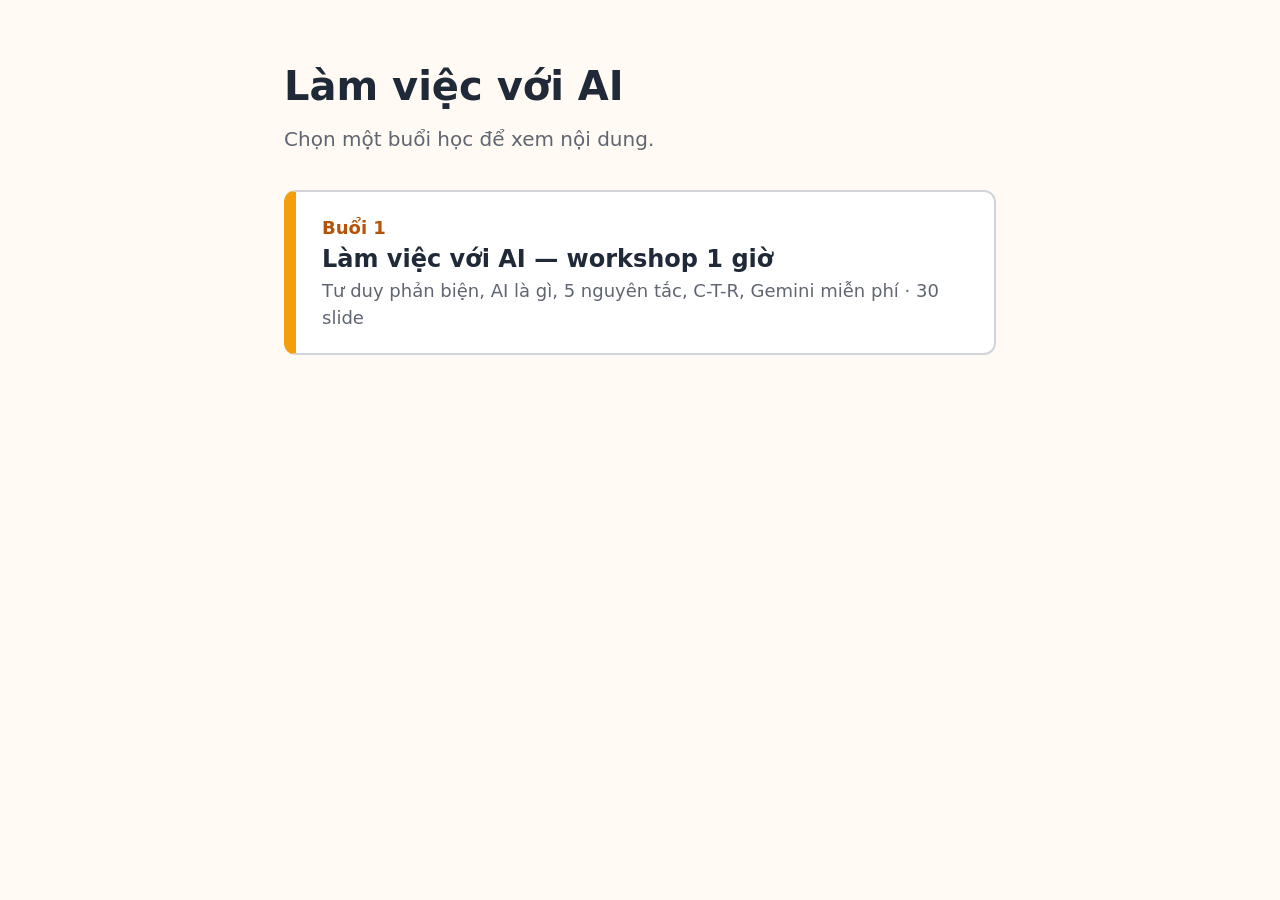
==== index.html @ 1be3ce4b "Slides buoi-1: C-T-R + 4D, Claude intro, Gemini-free section from NotebookLM (30 slides) Co-Authored" ====
<!DOCTYPE html>
<html lang="vi">
<head>
<meta charset="utf-8">
<meta name="viewport" content="width=device-width, initial-scale=1">
<title>Làm việc với AI – Các buổi học</title>
<link rel="icon" href="data:,">
<style>
  :root { --ink: #1f2937; --muted: #5f6672; --bg: #fffaf3; --line: #d1d5db; --hi: #f59e0b; --hi-ink: #b45309; }
  * { box-sizing: border-box; }
  body { margin: 0; background: var(--bg); color: var(--ink);
    font-family: "Segoe UI", system-ui, -apple-system, Roboto, Arial, sans-serif; line-height: 1.5; }
  main { max-width: 760px; margin: 0 auto; padding: 56px 24px; }
  h1 { font-size: 40px; margin: 0 0 8px; }
  .sub { color: var(--muted); font-size: 20px; margin: 0 0 36px; }
  .list { display: grid; gap: 16px; }
  .card { display: block; padding: 22px 26px; background: #fff; border: 2px solid var(--line);
    border-left: 12px solid var(--hi); border-radius: 12px; color: inherit; text-decoration: none; }
  .card:hover, .card:focus { border-color: var(--hi); outline: none; }
  .card b { font-size: 24px; display: block; }
  .card span { color: var(--muted); font-size: 18px; }
  .num { color: var(--hi-ink); font-weight: 700; font-size: 18px; }
</style>
</head>
<body>
<main>
  <h1>Làm việc với AI</h1>
  <p class="sub">Chọn một buổi học để xem nội dung.</p>
  <div class="list" id="list"></div>
</main>
<script>
  // Thêm buổi mới: thêm 1 dòng vào mảng này.
  var BUOI = [
    { n: 1, title: 'Làm việc với AI — workshop 1 giờ', desc: 'Tư duy phản biện, AI là gì, 5 nguyên tắc, C-T-R, Gemini miễn phí · 30 slide', href: 'buoi-1/index.html' }
  ];
  var list = document.getElementById('list');
  BUOI.forEach(function (b) {
    var a = document.createElement('a');
    a.className = 'card'; a.href = b.href;
    var n = document.createElement('div'); n.className = 'num'; n.textContent = 'Buổi ' + b.n;
    var t = document.createElement('b'); t.textContent = b.title;
    var d = document.createElement('span'); d.textContent = b.desc;
    a.appendChild(n); a.appendChild(t); a.appendChild(d);
    list.appendChild(a);
  });
</script>
</body>
</html>
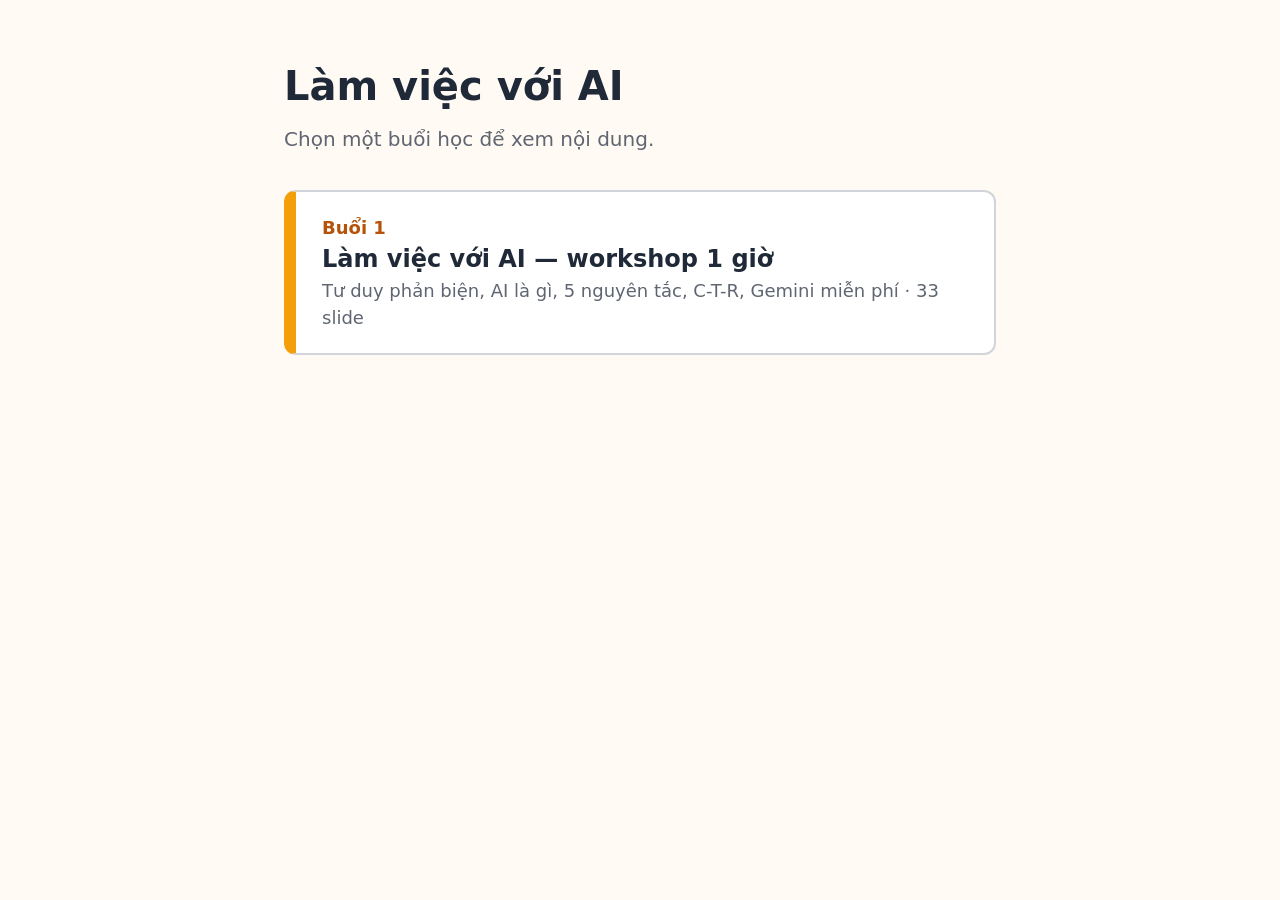
==== commit 85514ea1: "Slides buoi-1: hands-on Gemini section (Drive, notebook, instructions, 3 emails) with blurred screen" ====
--- a/index.html
+++ b/index.html
@@ -31,7 +31,7 @@
 <script>
   // Thêm buổi mới: thêm 1 dòng vào mảng này.
   var BUOI = [
-    { n: 1, title: 'Làm việc với AI — workshop 1 giờ', desc: 'Tư duy phản biện, AI là gì, 5 nguyên tắc, C-T-R, Gemini miễn phí · 30 slide', href: 'buoi-1/index.html' }
+    { n: 1, title: 'Làm việc với AI — workshop 1 giờ', desc: 'Tư duy phản biện, AI là gì, 5 nguyên tắc, C-T-R, Gemini miễn phí · 33 slide', href: 'buoi-1/index.html' }
   ];
   var list = document.getElementById('list');
   BUOI.forEach(function (b) {
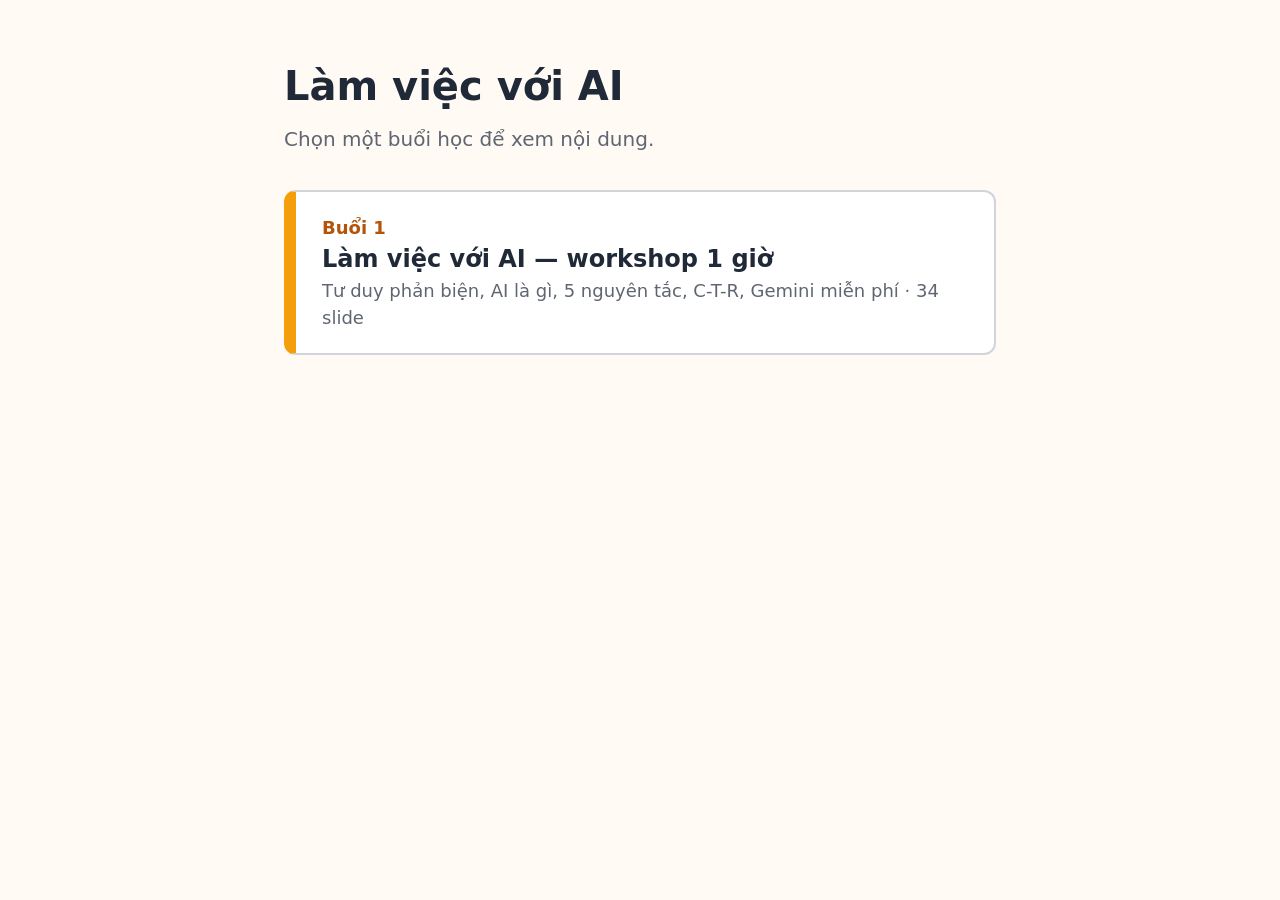
==== commit d527403d: "Slides buoi-1: add transition slide before hands-on Gemini section (34 slides) Co-Authored-By: Claud" ====
--- a/index.html
+++ b/index.html
@@ -31,7 +31,7 @@
 <script>
   // Thêm buổi mới: thêm 1 dòng vào mảng này.
   var BUOI = [
-    { n: 1, title: 'Làm việc với AI — workshop 1 giờ', desc: 'Tư duy phản biện, AI là gì, 5 nguyên tắc, C-T-R, Gemini miễn phí · 33 slide', href: 'buoi-1/index.html' }
+    { n: 1, title: 'Làm việc với AI — workshop 1 giờ', desc: 'Tư duy phản biện, AI là gì, 5 nguyên tắc, C-T-R, Gemini miễn phí · 34 slide', href: 'buoi-1/index.html' }
   ];
   var list = document.getElementById('list');
   BUOI.forEach(function (b) {
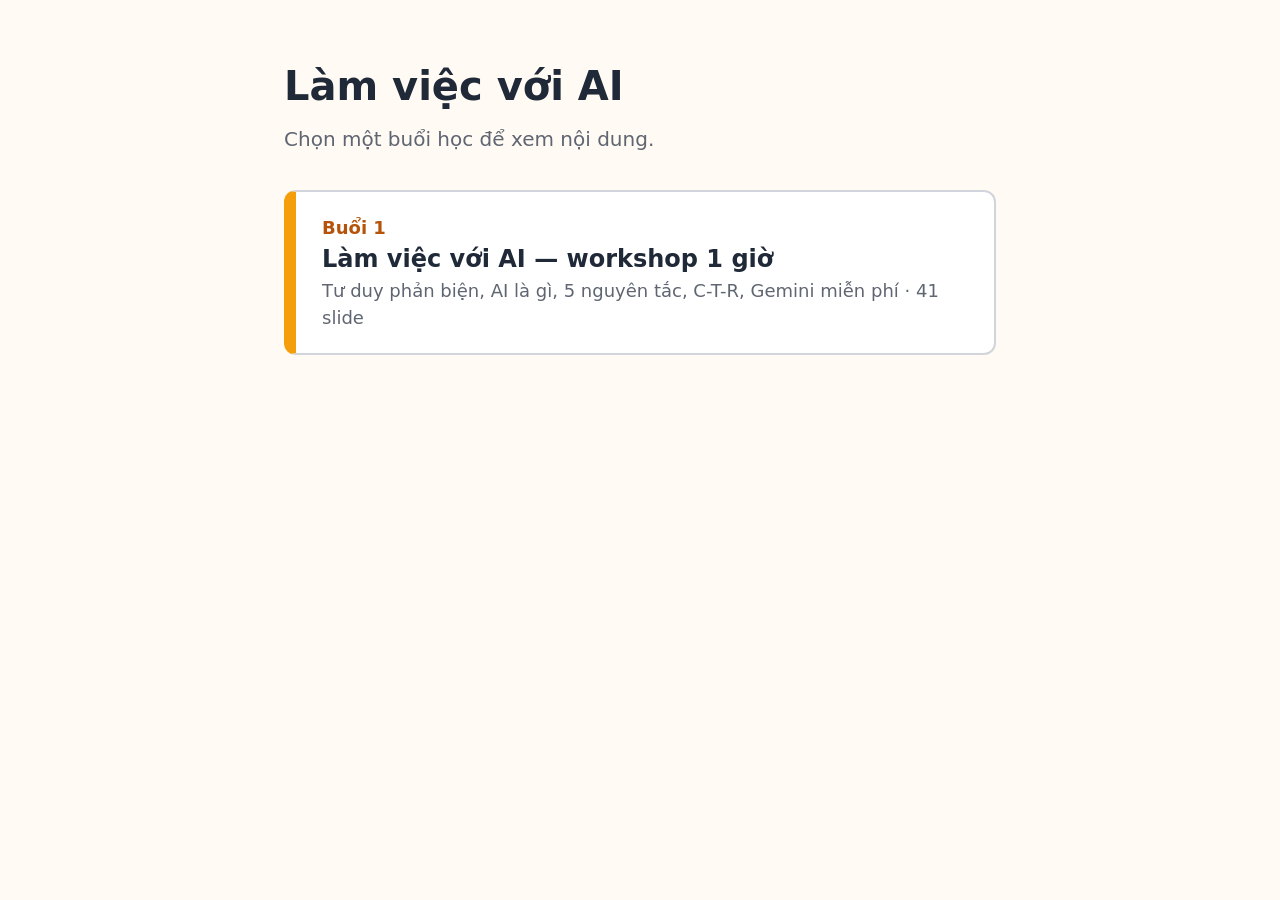
==== commit bd2a8e00: "Slides buoi-1: numbered section transition slides, bullet recap in 2 slides (41 slides) Co-Authored-" ====
--- a/index.html
+++ b/index.html
@@ -31,7 +31,7 @@
 <script>
   // Thêm buổi mới: thêm 1 dòng vào mảng này.
   var BUOI = [
-    { n: 1, title: 'Làm việc với AI — workshop 1 giờ', desc: 'Tư duy phản biện, AI là gì, 5 nguyên tắc, C-T-R, Gemini miễn phí · 34 slide', href: 'buoi-1/index.html' }
+    { n: 1, title: 'Làm việc với AI — workshop 1 giờ', desc: 'Tư duy phản biện, AI là gì, 5 nguyên tắc, C-T-R, Gemini miễn phí · 41 slide', href: 'buoi-1/index.html' }
   ];
   var list = document.getElementById('list');
   BUOI.forEach(function (b) {
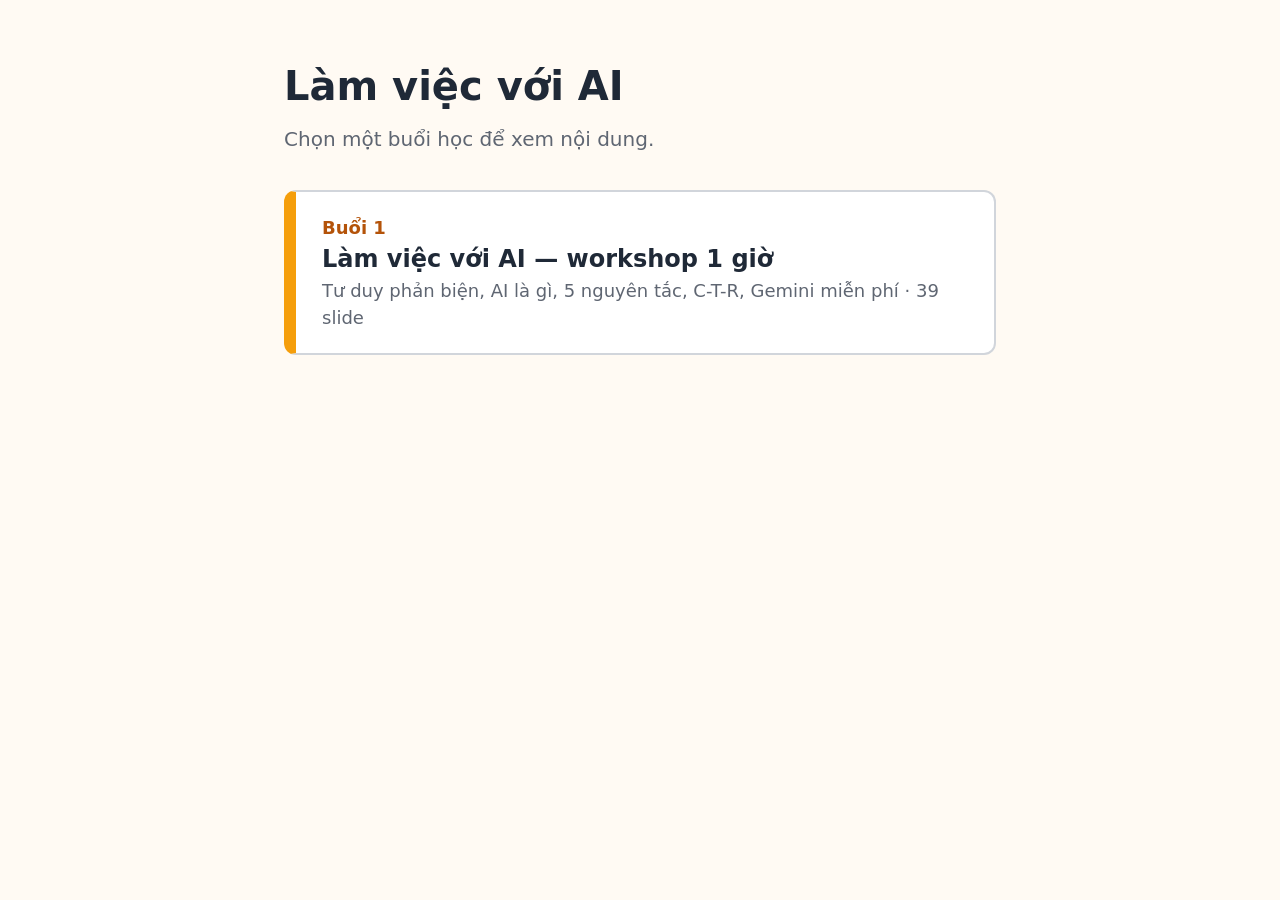
==== commit 1572e20a: "Slides buoi-1: drop '3 cách dùng Gemini' and 'Đừng đưa cho AI' (39 slides) Co-Authored-By: Claude So" ====
--- a/index.html
+++ b/index.html
@@ -31,7 +31,7 @@
 <script>
   // Thêm buổi mới: thêm 1 dòng vào mảng này.
   var BUOI = [
-    { n: 1, title: 'Làm việc với AI — workshop 1 giờ', desc: 'Tư duy phản biện, AI là gì, 5 nguyên tắc, C-T-R, Gemini miễn phí · 41 slide', href: 'buoi-1/index.html' }
+    { n: 1, title: 'Làm việc với AI — workshop 1 giờ', desc: 'Tư duy phản biện, AI là gì, 5 nguyên tắc, C-T-R, Gemini miễn phí · 39 slide', href: 'buoi-1/index.html' }
   ];
   var list = document.getElementById('list');
   BUOI.forEach(function (b) {
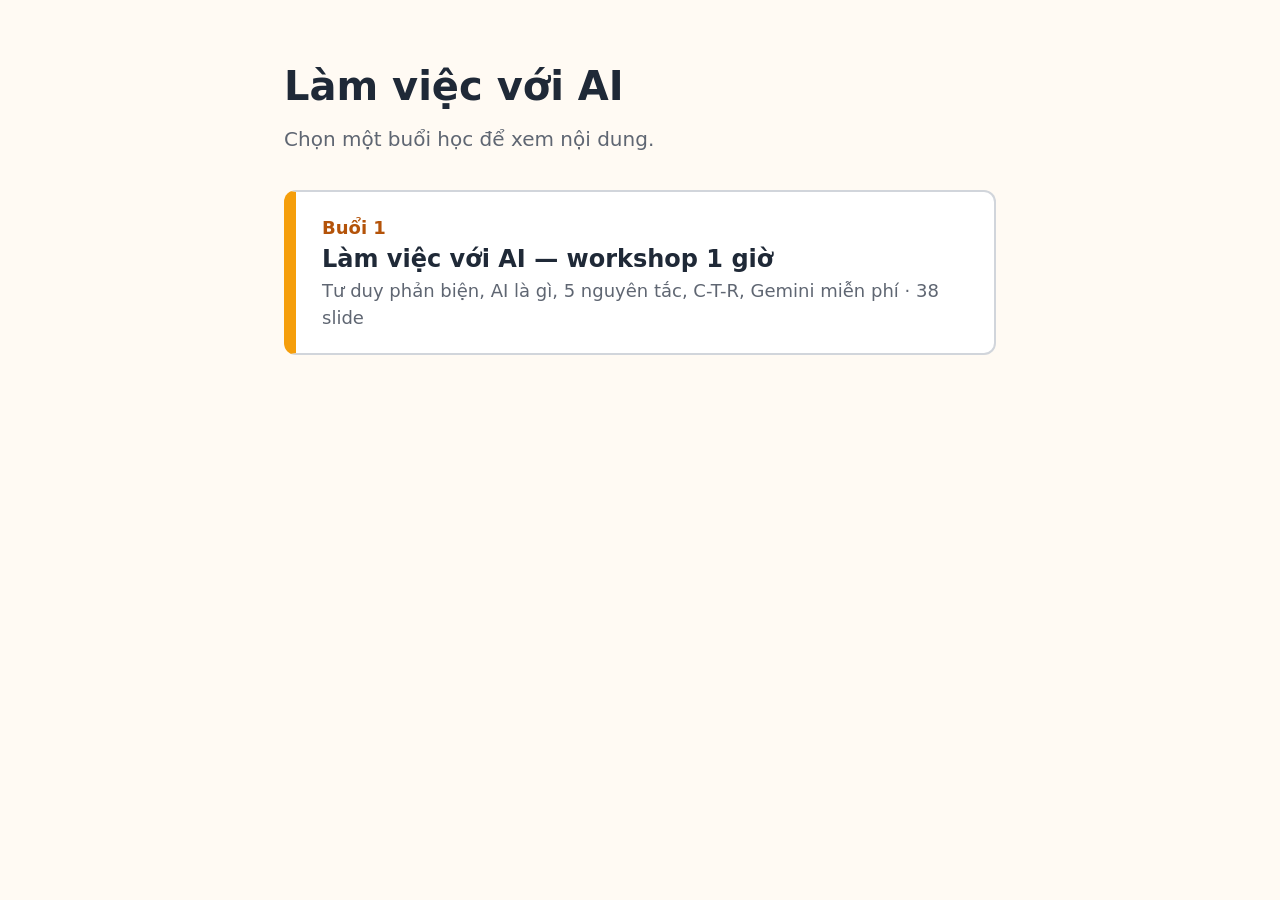
==== commit 5ff7fef4: "Slides buoi-1: single recap slide with clickable section titles (38 slides) Co-Authored-By: Claude S" ====
--- a/index.html
+++ b/index.html
@@ -31,7 +31,7 @@
 <script>
   // Thêm buổi mới: thêm 1 dòng vào mảng này.
   var BUOI = [
-    { n: 1, title: 'Làm việc với AI — workshop 1 giờ', desc: 'Tư duy phản biện, AI là gì, 5 nguyên tắc, C-T-R, Gemini miễn phí · 39 slide', href: 'buoi-1/index.html' }
+    { n: 1, title: 'Làm việc với AI — workshop 1 giờ', desc: 'Tư duy phản biện, AI là gì, 5 nguyên tắc, C-T-R, Gemini miễn phí · 38 slide', href: 'buoi-1/index.html' }
   ];
   var list = document.getElementById('list');
   BUOI.forEach(function (b) {
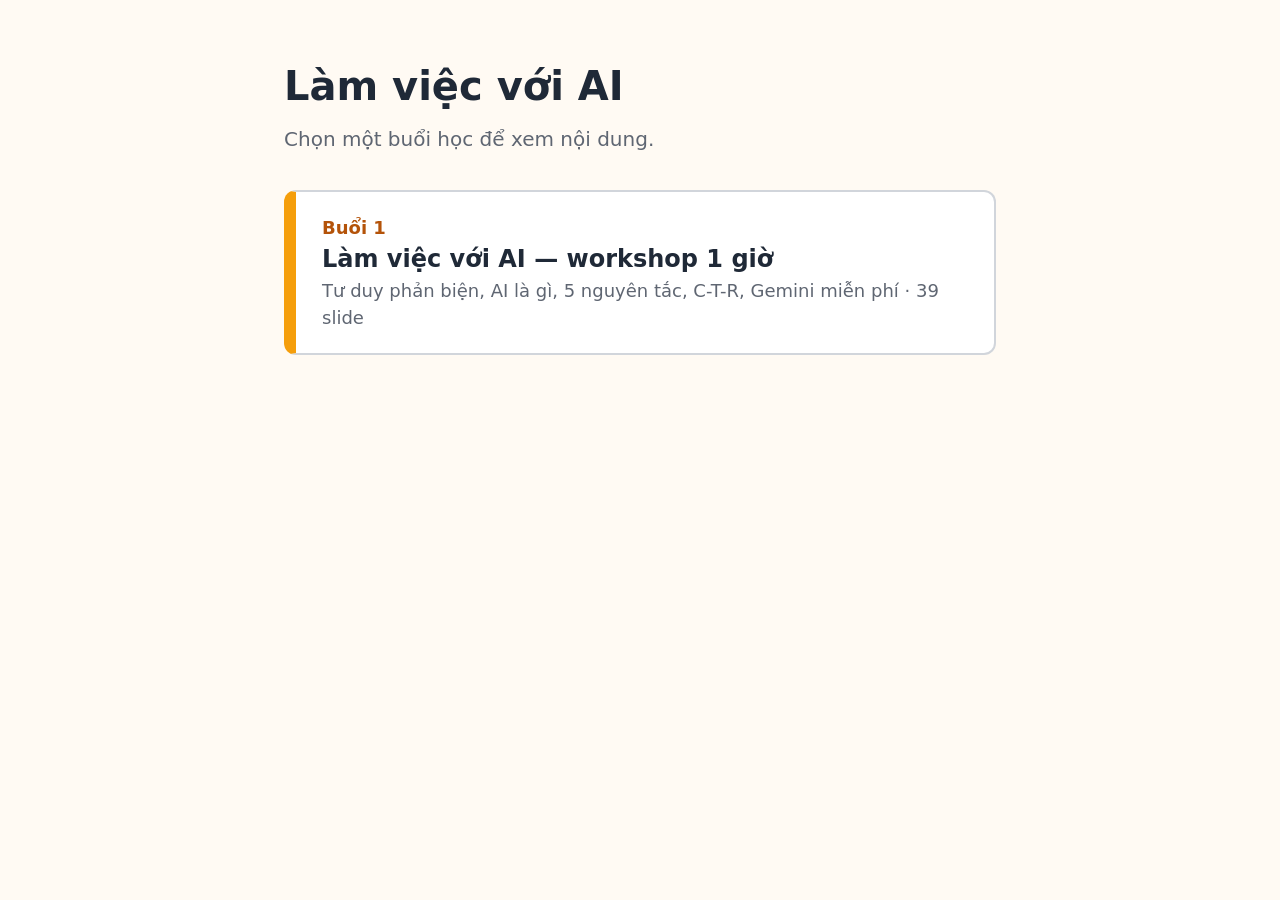
==== commit 1642cf3c: "Phần 8: bài tập trước, quy trình xử lý 7 bước, tổng kết bấm mở mục, 39 slide Co-Authored-By: Claude " ====
--- a/index.html
+++ b/index.html
@@ -31,7 +31,7 @@
 <script>
   // Thêm buổi mới: thêm 1 dòng vào mảng này.
   var BUOI = [
-    { n: 1, title: 'Làm việc với AI — workshop 1 giờ', desc: 'Tư duy phản biện, AI là gì, 5 nguyên tắc, C-T-R, Gemini miễn phí · 38 slide', href: 'buoi-1/index.html' }
+    { n: 1, title: 'Làm việc với AI — workshop 1 giờ', desc: 'Tư duy phản biện, AI là gì, 5 nguyên tắc, C-T-R, Gemini miễn phí · 39 slide', href: 'buoi-1/index.html' }
   ];
   var list = document.getElementById('list');
   BUOI.forEach(function (b) {
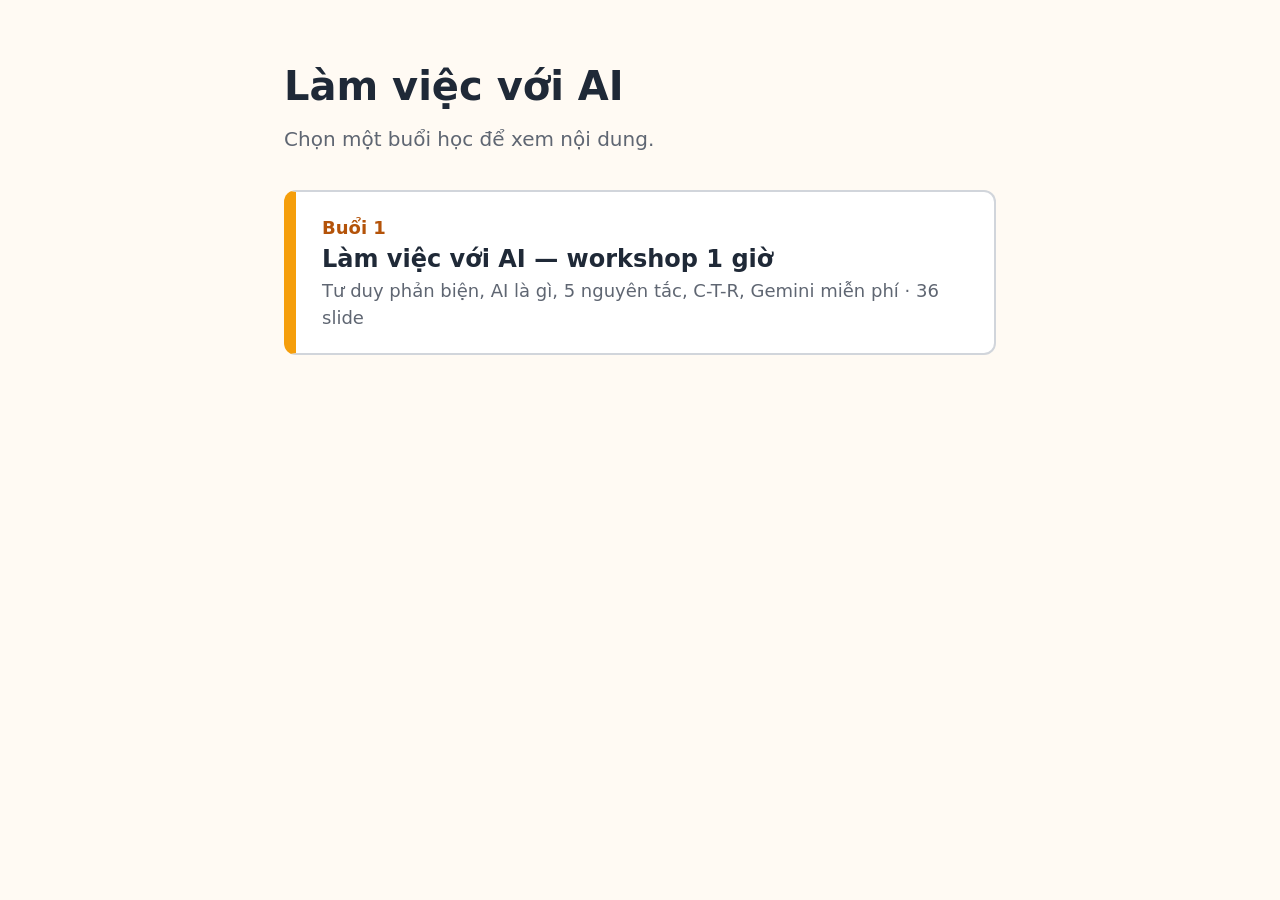
==== commit 60a397e4: "Phần 8: bài tập cho bản thân + 7 bước xử lý ngắn gọn, 36 slide Co-Authored-By: Claude Sonnet 5.5 <no" ====
--- a/index.html
+++ b/index.html
@@ -31,7 +31,7 @@
 <script>
   // Thêm buổi mới: thêm 1 dòng vào mảng này.
   var BUOI = [
-    { n: 1, title: 'Làm việc với AI — workshop 1 giờ', desc: 'Tư duy phản biện, AI là gì, 5 nguyên tắc, C-T-R, Gemini miễn phí · 39 slide', href: 'buoi-1/index.html' }
+    { n: 1, title: 'Làm việc với AI — workshop 1 giờ', desc: 'Tư duy phản biện, AI là gì, 5 nguyên tắc, C-T-R, Gemini miễn phí · 36 slide', href: 'buoi-1/index.html' }
   ];
   var list = document.getElementById('list');
   BUOI.forEach(function (b) {
